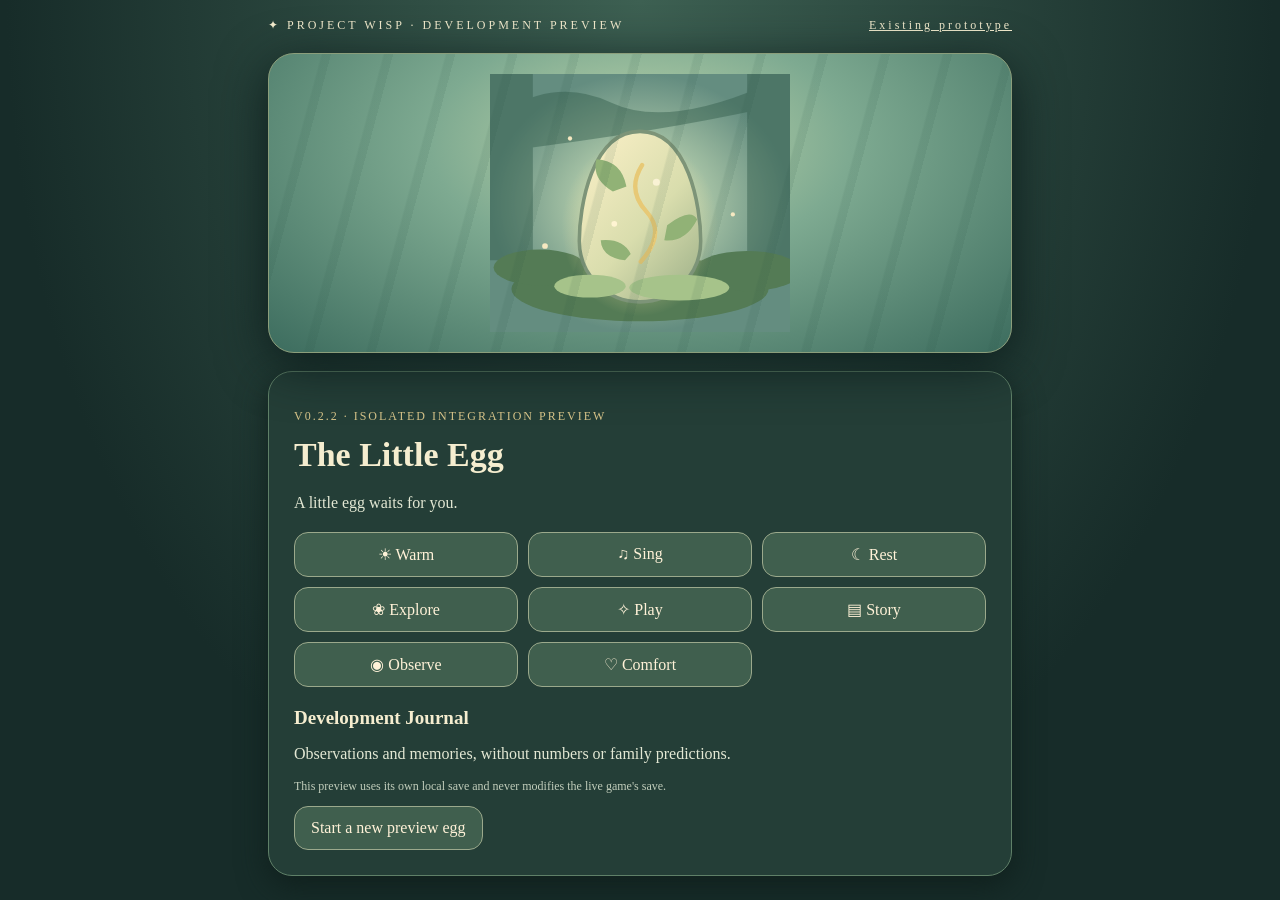
==== preview/index.html @ 353dca4a "Add isolated playable egg sanctuary and narrative journal preview" ====
<!doctype html><html lang="en"><head><meta charset="utf-8"><meta name="viewport" content="width=device-width,initial-scale=1"><title>Project Wisp — Egg Sanctuary Preview</title><link rel="stylesheet" href="../style.css"><style>.preview{max-width:780px;margin:auto;padding:18px}.journal{margin-top:20px}.journal details{border:1px solid #668773;border-radius:12px;padding:12px;margin:8px 0}.journal article{background:#1d3933;padding:10px;margin:8px 0;border-radius:10px}.journal article p{margin:5px 0;color:#e3e8d4}.actions{margin:16px 0}.hint{color:#e3e8d4}.egg-stage{color:#e9cb78}.scene img{width:min(80%,300px);max-height:280px}.scene{min-height:300px}button:disabled{opacity:.5;cursor:not-allowed}</style></head><body><main class="preview"><header><span>✦ PROJECT WISP · DEVELOPMENT PREVIEW</span><a href="../index.html" style="color:#f5edcf">Existing prototype</a></header><section class="scene" aria-label="Egg sanctuary"><img id="art" src="../assets/living-egg.svg" alt="An illustrated magical egg"></section><section class="panel"><p class="eyebrow">v0.2.2 · Isolated integration preview</p><h1 id="title">The Little Egg</h1><p id="stage" class="egg-stage"></p><p id="story" aria-live="polite">A little egg waits for you.</p><div id="actions" class="actions"><button data-care="warm">☀ Warm</button><button data-care="sing">♫ Sing</button><button data-care="rest">☾ Rest</button><button data-care="explore">❀ Explore</button><button data-care="play">✧ Play</button><button data-care="story">▤ Story</button><button data-care="observe">◉ Observe</button><button data-care="comfort">♡ Comfort</button></div><button id="hatch" hidden>Welcome your companion</button><section class="journal" aria-label="Development Journal"><h2>Development Journal</h2><p class="hint">Observations and memories, without numbers or family predictions.</p><div id="journal"></div></section><p class="note">This preview uses its own local save and never modifies the live game's save.</p><button id="reset">Start a new preview egg</button></section></main><script type="module" src="./sanctuary.mjs"></script></body></html>
---- style.css ----
:root{font-family:Georgia,serif;color:#f5edcf;background:#172c29}*{box-sizing:border-box}body{margin:0;background:radial-gradient(ellipse at top,#3d6052,#172c29 70%)}button,input{font:inherit}button{cursor:pointer;border:1px solid #9ba98c;border-radius:14px;background:#405f4e;color:#fff2d8;padding:12px 16px}button:hover{background:#59765e}button:focus-visible,input:focus-visible{outline:3px solid #e9cb78;outline-offset:2px}.app{max-width:780px;margin:auto;padding:16px}header{display:flex;align-items:center;justify-content:space-between;letter-spacing:3px;font-size:12px}header button{font-size:12px;padding:8px 12px}.scene{margin-top:20px;min-height:280px;border:1px solid #8b9e7b;border-radius:26px;background:linear-gradient(#72948b 0%,#a2b7a0 65%,#45654c 66%,#314b37);display:flex;align-items:center;justify-content:center;flex-direction:column;overflow:hidden;box-shadow:0 12px 50px #0c1c1b}.stars{color:#fff5d5;font-size:30px;letter-spacing:28px}.egg{font-size:110px;filter:drop-shadow(0 15px 10px #20362b);animation:breathe 3s ease-in-out infinite}.egg.hatched{font-size:105px}.ground{font-size:26px;letter-spacing:15px}.panel{margin-top:18px;padding:25px;background:#243e37;border:1px solid #5f8068;border-radius:24px;box-shadow:0 10px 30px #10201d}.eyebrow{color:#d8c58a;text-transform:uppercase;letter-spacing:2px;font-size:12px}h1{font-size:34px;margin:8px 0}#story{line-height:1.6;color:#e3e8d4}.stats{display:grid;grid-template-columns:1fr 1fr;gap:18px;margin:20px 0}.stats label{display:block;font-size:14px}.stats span{float:right}progress{display:block;width:100%;height:15px;margin-top:8px;accent-color:#e9c67b}.actions{display:flex;gap:10px;flex-wrap:wrap}.actions button{flex:1}.chat{margin-top:25px;border-top:1px solid #597568;padding-top:12px}h2{font-size:19px}.messages{min-height:90px;max-height:240px;overflow:auto}.bubble{background:#38584c;border-radius:14px;padding:10px 13px;margin:8px 0;line-height:1.5}.bubble.you{background:#5a6045}.bubble strong{display:block;font-size:12px;color:#e9cb78;margin-bottom:3px}form{display:flex;gap:8px;margin-top:12px}input{min-width:0;flex:1;padding:12px;border-radius:12px;background:#e9eddf;color:#1e3229;border:0}.note,footer{font-size:12px;color:#c1cdbb}footer{text-align:center;padding:20px}@keyframes breathe{50%{transform:translateY(-10px) rotate(3deg)}}@media(max-width:450px){.panel{padding:16px}.scene{min-height:230px}.stats{gap:10px}.actions button{padding:10px 5px;font-size:14px}}
/* Living Egg v0.2 */
.scene{position:relative;background:radial-gradient(ellipse at 50% 30%,#c0d7ac 0%,#7eaa91 40%,#3c6c5e 100%);min-height:340px}
.scene:before{content:"";position:absolute;inset:0;background:repeating-linear-gradient(105deg,transparent 0 50px,#214b3d17 52px 60px);pointer-events:none}
.egg{position:relative;z-index:2;font-size:inherit;width:min(90%,420px);max-height:290px;display:flex;justify-content:center;align-items:center;transition:transform .5s,filter .5s}
.egg img{width:100%;max-height:290px;object-fit:contain;filter:drop-shadow(0 12px 12px #20382d55)}
.egg.hatched{font-size:100px;min-height:260px}
.egg.wiggle{animation:wiggle .65s ease-in-out 2}
.egg.cracking{animation:crack .35s ease-in-out 5}
#hatch-flash{position:absolute;inset:0;z-index:3;pointer-events:none;opacity:0;background:radial-gradient(circle,#fff9c7 0%,#f4df94 25%,transparent 72%)}
#hatch-flash.active{animation:flash 1.8s ease-in-out forwards}
.ground{position:absolute;bottom:12px;z-index:2}
.milestones{display:flex;justify-content:space-between;gap:6px;margin:15px 0 20px;color:#d8c58a;font-size:12px}
.milestones span{border-top:3px solid #8da387;padding-top:8px;flex:1;text-align:center}
.milestones span.active{border-color:#f4cf7e;color:#fff5d8}
@keyframes wiggle{25%{transform:rotate(-4deg)}75%{transform:rotate(4deg)}}
@keyframes crack{25%{transform:translateX(-5px) rotate(-3deg)}75%{transform:translateX(5px) rotate(3deg)}}
@keyframes flash{0%,100%{opacity:0}45%{opacity:1}}
@media(prefers-reduced-motion:reduce){.egg,.egg.wiggle,.egg.cracking,#hatch-flash.active{animation:none!important}}

/* Formative egg personality panel */
.traits-panel{margin:20px 0;padding:16px;border:1px solid #668773;border-radius:18px;background:#1d3933}
.traits-panel h2{margin:0 0 14px}.trait-list{display:grid;grid-template-columns:repeat(2,minmax(0,1fr));gap:12px}.trait{display:flex;flex-direction:column;gap:6px;font-size:13px;text-transform:capitalize}.trait progress{margin:0;height:12px;accent-color:#d8c58a}.actions{display:grid;grid-template-columns:repeat(3,minmax(0,1fr))}.actions button{min-width:0}@media(max-width:450px){.actions{grid-template-columns:repeat(2,minmax(0,1fr))}.trait-list{gap:9px}}

/* Post-hatch living world preview — stays hidden until hatching completes */
.living-world{position:absolute;inset:0;overflow:hidden;border-radius:24px;background:linear-gradient(#92c8b3 0%,#c7dfae 57%,#7aa36a 58%,#406d50 100%);z-index:1}.living-world[hidden],.world-status[hidden]{display:none!important}.scene.world-active{background:#689f81}.scene.world-active .stars,.scene.world-active .ground{display:none}.scene.world-active #creature{display:none}.world-sun{position:absolute;top:20px;right:45px;font-size:50px;color:#ffe6a0}.world-cottage{position:absolute;left:10%;top:22%;font-size:130px;line-height:1;color:#775d46;text-shadow:4px 4px #e5cc91}.world-tree{position:absolute;color:#275b43;font-size:180px;line-height:1;text-shadow:12px 5px #497f52}.tree-left{left:-40px;top:0}.tree-right{right:-45px;top:18px}.world-pond{position:absolute;bottom:22px;right:7%;width:32%;height:43px;border-radius:50%;background:#6ab2ac;border:5px solid #a6c49c}.living-world #world-pet{position:absolute;left:45%;bottom:42px;width:96px;height:96px;object-fit:contain;transform:translateX(-50%);transition:left 2.2s ease,bottom 2.2s ease;filter:drop-shadow(0 8px 6px #23493477);z-index:2}.world-status{padding:10px 14px;border-radius:12px;background:#365b4d;color:#e7f2d7;font-size:14px}.scene.world-active #hatch-flash{z-index:4}@media(prefers-reduced-motion:reduce){.living-world #world-pet{transition:none}}
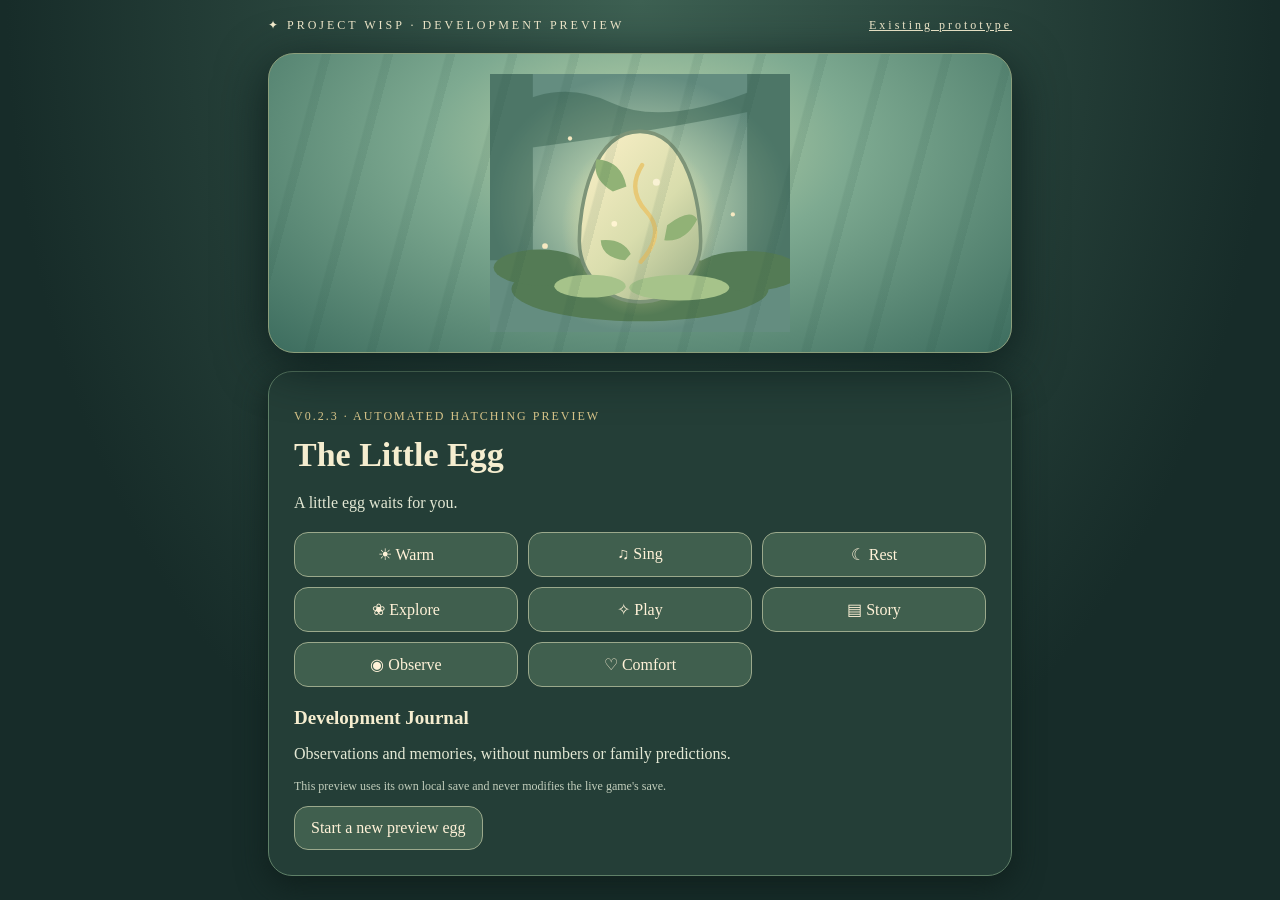
==== commit 2aacc0e6: "Improve responsive egg preview with staged visuals and automatic resumable hatching" ====
--- a/preview/index.html
+++ b/preview/index.html
@@ -1 +1 @@
-<!doctype html><html lang="en"><head><meta charset="utf-8"><meta name="viewport" content="width=device-width,initial-scale=1"><title>Project Wisp — Egg Sanctuary Preview</title><link rel="stylesheet" href="../style.css"><style>.preview{max-width:780px;margin:auto;padding:18px}.journal{margin-top:20px}.journal details{border:1px solid #668773;border-radius:12px;padding:12px;margin:8px 0}.journal article{background:#1d3933;padding:10px;margin:8px 0;border-radius:10px}.journal article p{margin:5px 0;color:#e3e8d4}.actions{margin:16px 0}.hint{color:#e3e8d4}.egg-stage{color:#e9cb78}.scene img{width:min(80%,300px);max-height:280px}.scene{min-height:300px}button:disabled{opacity:.5;cursor:not-allowed}</style></head><body><main class="preview"><header><span>✦ PROJECT WISP · DEVELOPMENT PREVIEW</span><a href="../index.html" style="color:#f5edcf">Existing prototype</a></header><section class="scene" aria-label="Egg sanctuary"><img id="art" src="../assets/living-egg.svg" alt="An illustrated magical egg"></section><section class="panel"><p class="eyebrow">v0.2.2 · Isolated integration preview</p><h1 id="title">The Little Egg</h1><p id="stage" class="egg-stage"></p><p id="story" aria-live="polite">A little egg waits for you.</p><div id="actions" class="actions"><button data-care="warm">☀ Warm</button><button data-care="sing">♫ Sing</button><button data-care="rest">☾ Rest</button><button data-care="explore">❀ Explore</button><button data-care="play">✧ Play</button><button data-care="story">▤ Story</button><button data-care="observe">◉ Observe</button><button data-care="comfort">♡ Comfort</button></div><button id="hatch" hidden>Welcome your companion</button><section class="journal" aria-label="Development Journal"><h2>Development Journal</h2><p class="hint">Observations and memories, without numbers or family predictions.</p><div id="journal"></div></section><p class="note">This preview uses its own local save and never modifies the live game's save.</p><button id="reset">Start a new preview egg</button></section></main><script type="module" src="./sanctuary.mjs"></script></body></html>+<!doctype html><html lang="en"><head><meta charset="utf-8"><meta name="viewport" content="width=device-width,initial-scale=1"><title>Project Wisp — Egg Sanctuary Preview</title><link rel="stylesheet" href="../style.css"><style>.preview{max-width:780px;margin:auto;padding:18px}.journal{margin-top:20px}.journal details{border:1px solid #668773;border-radius:12px;padding:12px;margin:8px 0}.journal article{background:#1d3933;padding:10px;margin:8px 0;border-radius:10px}.journal article p{margin:5px 0;color:#e3e8d4}.actions{margin:16px 0}.hint{color:#e3e8d4}.egg-stage{color:#e9cb78}.scene img{width:min(80%,300px);max-height:280px}.scene{min-height:300px}button:disabled{opacity:.5;cursor:not-allowed}.scene[data-stage="awakening"]{background:radial-gradient(circle at 50% 45%,#b5d4ad,#3c6c5e)}.scene[data-stage="forming"]{background:radial-gradient(circle at 50% 45%,#d3d9a0,#467263)}.scene[data-stage="emergence"]{background:radial-gradient(circle at 50% 45%,#f2d99a,#4b7569)}.scene[data-stage="hatched"]{background:radial-gradient(circle at 50% 45%,#c8e5b7,#416c58)}.scene img{transition:filter .6s,transform .6s}.scene[data-stage="awakening"] img{filter:drop-shadow(0 0 12px #fff0b0)}.scene[data-stage="forming"] img{filter:drop-shadow(0 0 24px #e6e9a0)}.scene[data-stage="emergence"] img{filter:drop-shadow(0 0 32px #fff0a0);animation:egg-pulse 2.5s infinite}.scene[data-stage="hatching"] img{animation:egg-pulse .45s infinite}.scene[data-stage="hatched"] img{filter:drop-shadow(0 0 18px #d5efb4)}@keyframes egg-pulse{50%{transform:scale(1.055) rotate(2deg)}}.family-symbol{font-size:clamp(90px,22vw,160px);line-height:1.3}.family-symbol[hidden]{display:none}.scene[data-family="glimlet"] .family-symbol{color:#ffe69d;text-shadow:0 0 35px #ffda79}.scene[data-family="mistril"] .family-symbol{color:#d7e5ff;text-shadow:0 0 35px #a7c4ed}.scene[data-family="pebblin"] .family-symbol{color:#c6c2aa;text-shadow:0 0 25px #d7ceaa}@media(max-width:480px){.preview{padding:10px}.panel{padding:16px}.actions{grid-template-columns:repeat(2,minmax(0,1fr))}.actions button{min-width:0}.scene{min-height:240px}}@media(prefers-reduced-motion:reduce){.scene img{animation:none!important;transition:none!important}}</style></head><body><main class="preview"><header><span>✦ PROJECT WISP · DEVELOPMENT PREVIEW</span><a href="../index.html" style="color:#f5edcf">Existing prototype</a></header><section class="scene" aria-label="Egg sanctuary"><img id="art" src="../assets/living-egg.svg" alt="An illustrated magical egg"><span id="family-symbol" class="family-symbol" hidden aria-hidden="true"></span></section><section class="panel"><p class="eyebrow">v0.2.3 · Automated hatching preview</p><h1 id="title">The Little Egg</h1><p id="stage" class="egg-stage"></p><p id="story" aria-live="polite">A little egg waits for you.</p><div id="actions" class="actions"><button data-care="warm">☀ Warm</button><button data-care="sing">♫ Sing</button><button data-care="rest">☾ Rest</button><button data-care="explore">❀ Explore</button><button data-care="play">✧ Play</button><button data-care="story">▤ Story</button><button data-care="observe">◉ Observe</button><button data-care="comfort">♡ Comfort</button></div><p id="hatch-notice" class="hint" role="status" aria-live="polite" hidden></p><button id="skip-hatch" hidden>Skip hatching animation</button><section class="journal" aria-label="Development Journal"><h2>Development Journal</h2><p class="hint">Observations and memories, without numbers or family predictions.</p><div id="journal"></div></section><p class="note">This preview uses its own local save and never modifies the live game's save.</p><button id="reset">Start a new preview egg</button></section></main><script type="module" src="./sanctuary.mjs"></script></body></html>
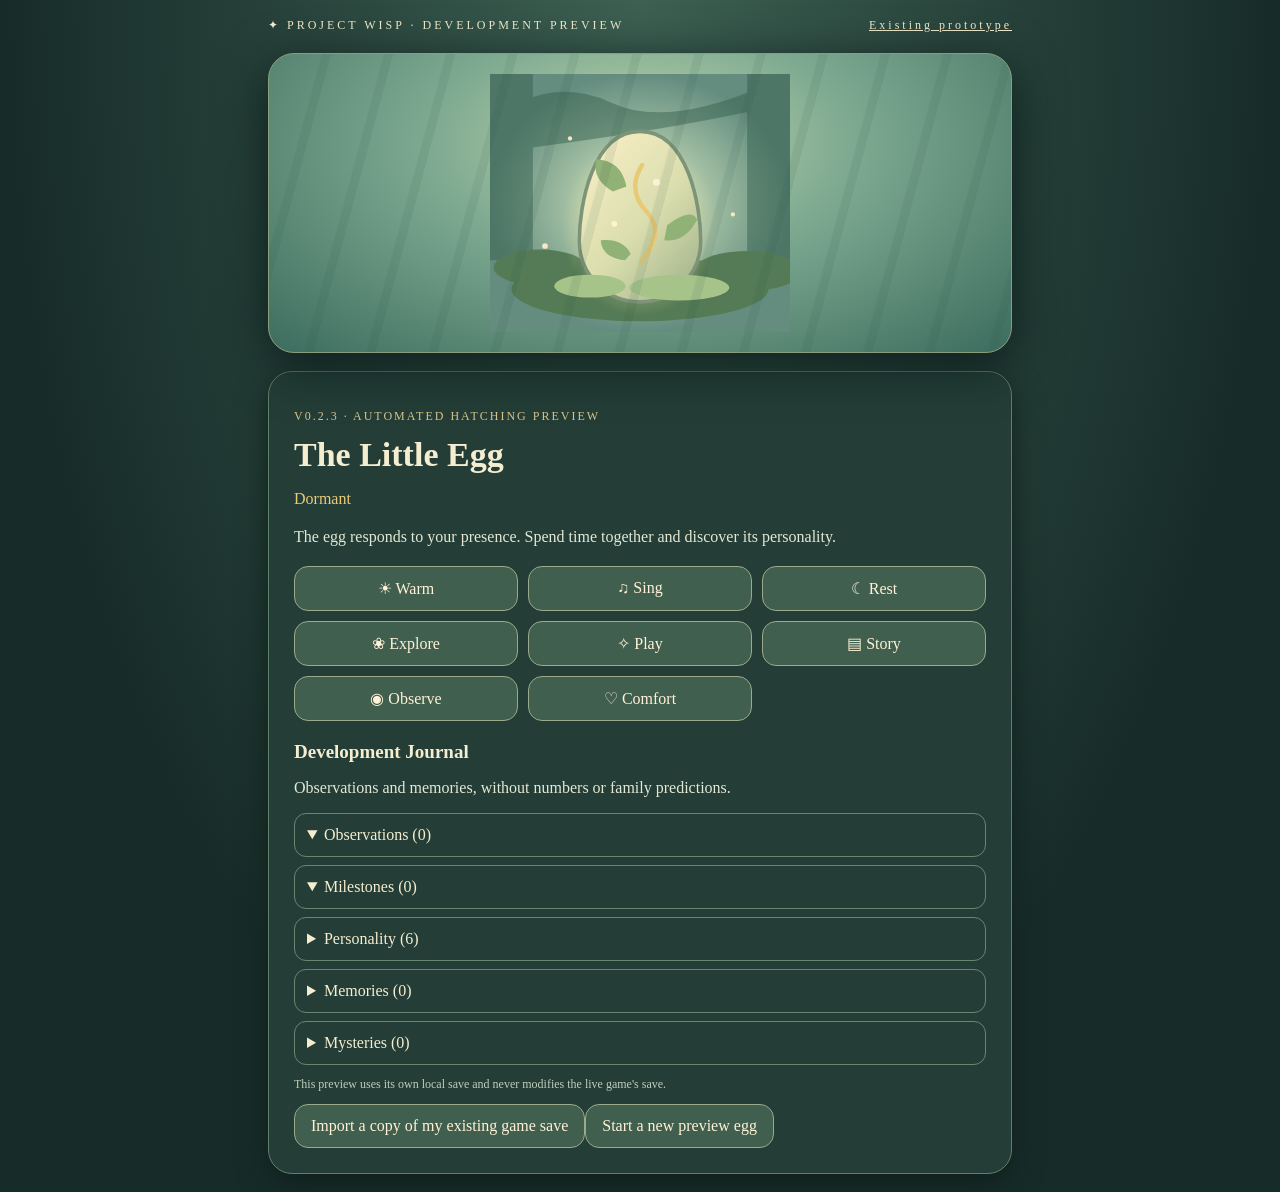
==== commit b7545ad1: "Add opt-in non-destructive legacy save import to egg preview" ====
--- a/preview/index.html
+++ b/preview/index.html
@@ -1 +1 @@
-<!doctype html><html lang="en"><head><meta charset="utf-8"><meta name="viewport" content="width=device-width,initial-scale=1"><title>Project Wisp — Egg Sanctuary Preview</title><link rel="stylesheet" href="../style.css"><style>.preview{max-width:780px;margin:auto;padding:18px}.journal{margin-top:20px}.journal details{border:1px solid #668773;border-radius:12px;padding:12px;margin:8px 0}.journal article{background:#1d3933;padding:10px;margin:8px 0;border-radius:10px}.journal article p{margin:5px 0;color:#e3e8d4}.actions{margin:16px 0}.hint{color:#e3e8d4}.egg-stage{color:#e9cb78}.scene img{width:min(80%,300px);max-height:280px}.scene{min-height:300px}button:disabled{opacity:.5;cursor:not-allowed}.scene[data-stage="awakening"]{background:radial-gradient(circle at 50% 45%,#b5d4ad,#3c6c5e)}.scene[data-stage="forming"]{background:radial-gradient(circle at 50% 45%,#d3d9a0,#467263)}.scene[data-stage="emergence"]{background:radial-gradient(circle at 50% 45%,#f2d99a,#4b7569)}.scene[data-stage="hatched"]{background:radial-gradient(circle at 50% 45%,#c8e5b7,#416c58)}.scene img{transition:filter .6s,transform .6s}.scene[data-stage="awakening"] img{filter:drop-shadow(0 0 12px #fff0b0)}.scene[data-stage="forming"] img{filter:drop-shadow(0 0 24px #e6e9a0)}.scene[data-stage="emergence"] img{filter:drop-shadow(0 0 32px #fff0a0);animation:egg-pulse 2.5s infinite}.scene[data-stage="hatching"] img{animation:egg-pulse .45s infinite}.scene[data-stage="hatched"] img{filter:drop-shadow(0 0 18px #d5efb4)}@keyframes egg-pulse{50%{transform:scale(1.055) rotate(2deg)}}.family-symbol{font-size:clamp(90px,22vw,160px);line-height:1.3}.family-symbol[hidden]{display:none}.scene[data-family="glimlet"] .family-symbol{color:#ffe69d;text-shadow:0 0 35px #ffda79}.scene[data-family="mistril"] .family-symbol{color:#d7e5ff;text-shadow:0 0 35px #a7c4ed}.scene[data-family="pebblin"] .family-symbol{color:#c6c2aa;text-shadow:0 0 25px #d7ceaa}@media(max-width:480px){.preview{padding:10px}.panel{padding:16px}.actions{grid-template-columns:repeat(2,minmax(0,1fr))}.actions button{min-width:0}.scene{min-height:240px}}@media(prefers-reduced-motion:reduce){.scene img{animation:none!important;transition:none!important}}</style></head><body><main class="preview"><header><span>✦ PROJECT WISP · DEVELOPMENT PREVIEW</span><a href="../index.html" style="color:#f5edcf">Existing prototype</a></header><section class="scene" aria-label="Egg sanctuary"><img id="art" src="../assets/living-egg.svg" alt="An illustrated magical egg"><span id="family-symbol" class="family-symbol" hidden aria-hidden="true"></span></section><section class="panel"><p class="eyebrow">v0.2.3 · Automated hatching preview</p><h1 id="title">The Little Egg</h1><p id="stage" class="egg-stage"></p><p id="story" aria-live="polite">A little egg waits for you.</p><div id="actions" class="actions"><button data-care="warm">☀ Warm</button><button data-care="sing">♫ Sing</button><button data-care="rest">☾ Rest</button><button data-care="explore">❀ Explore</button><button data-care="play">✧ Play</button><button data-care="story">▤ Story</button><button data-care="observe">◉ Observe</button><button data-care="comfort">♡ Comfort</button></div><p id="hatch-notice" class="hint" role="status" aria-live="polite" hidden></p><button id="skip-hatch" hidden>Skip hatching animation</button><section class="journal" aria-label="Development Journal"><h2>Development Journal</h2><p class="hint">Observations and memories, without numbers or family predictions.</p><div id="journal"></div></section><p class="note">This preview uses its own local save and never modifies the live game's save.</p><button id="reset">Start a new preview egg</button></section></main><script type="module" src="./sanctuary.mjs"></script></body></html>+<!doctype html><html lang="en"><head><meta charset="utf-8"><meta name="viewport" content="width=device-width,initial-scale=1"><title>Project Wisp — Egg Sanctuary Preview</title><link rel="stylesheet" href="../style.css"><style>.preview{max-width:780px;margin:auto;padding:18px}.journal{margin-top:20px}.journal details{border:1px solid #668773;border-radius:12px;padding:12px;margin:8px 0}.journal article{background:#1d3933;padding:10px;margin:8px 0;border-radius:10px}.journal article p{margin:5px 0;color:#e3e8d4}.actions{margin:16px 0}.hint{color:#e3e8d4}.egg-stage{color:#e9cb78}.scene img{width:min(80%,300px);max-height:280px}.scene{min-height:300px}button:disabled{opacity:.5;cursor:not-allowed}.scene[data-stage="awakening"]{background:radial-gradient(circle at 50% 45%,#b5d4ad,#3c6c5e)}.scene[data-stage="forming"]{background:radial-gradient(circle at 50% 45%,#d3d9a0,#467263)}.scene[data-stage="emergence"]{background:radial-gradient(circle at 50% 45%,#f2d99a,#4b7569)}.scene[data-stage="hatched"]{background:radial-gradient(circle at 50% 45%,#c8e5b7,#416c58)}.scene img{transition:filter .6s,transform .6s}.scene[data-stage="awakening"] img{filter:drop-shadow(0 0 12px #fff0b0)}.scene[data-stage="forming"] img{filter:drop-shadow(0 0 24px #e6e9a0)}.scene[data-stage="emergence"] img{filter:drop-shadow(0 0 32px #fff0a0);animation:egg-pulse 2.5s infinite}.scene[data-stage="hatching"] img{animation:egg-pulse .45s infinite}.scene[data-stage="hatched"] img{filter:drop-shadow(0 0 18px #d5efb4)}@keyframes egg-pulse{50%{transform:scale(1.055) rotate(2deg)}}.family-symbol{font-size:clamp(90px,22vw,160px);line-height:1.3}.family-symbol[hidden]{display:none}.scene[data-family="glimlet"] .family-symbol{color:#ffe69d;text-shadow:0 0 35px #ffda79}.scene[data-family="mistril"] .family-symbol{color:#d7e5ff;text-shadow:0 0 35px #a7c4ed}.scene[data-family="pebblin"] .family-symbol{color:#c6c2aa;text-shadow:0 0 25px #d7ceaa}@media(max-width:480px){.preview{padding:10px}.panel{padding:16px}.actions{grid-template-columns:repeat(2,minmax(0,1fr))}.actions button{min-width:0}.scene{min-height:240px}}@media(prefers-reduced-motion:reduce){.scene img{animation:none!important;transition:none!important}}</style></head><body><main class="preview"><header><span>✦ PROJECT WISP · DEVELOPMENT PREVIEW</span><a href="../index.html" style="color:#f5edcf">Existing prototype</a></header><section class="scene" aria-label="Egg sanctuary"><img id="art" src="../assets/living-egg.svg" alt="An illustrated magical egg"><span id="family-symbol" class="family-symbol" hidden aria-hidden="true"></span></section><section class="panel"><p class="eyebrow">v0.2.3 · Automated hatching preview</p><h1 id="title">The Little Egg</h1><p id="stage" class="egg-stage"></p><p id="story" aria-live="polite">A little egg waits for you.</p><div id="actions" class="actions"><button data-care="warm">☀ Warm</button><button data-care="sing">♫ Sing</button><button data-care="rest">☾ Rest</button><button data-care="explore">❀ Explore</button><button data-care="play">✧ Play</button><button data-care="story">▤ Story</button><button data-care="observe">◉ Observe</button><button data-care="comfort">♡ Comfort</button></div><p id="hatch-notice" class="hint" role="status" aria-live="polite" hidden></p><button id="skip-hatch" hidden>Skip hatching animation</button><section class="journal" aria-label="Development Journal"><h2>Development Journal</h2><p class="hint">Observations and memories, without numbers or family predictions.</p><div id="journal"></div></section><p class="note">This preview uses its own local save and never modifies the live game's save.</p><button id="import-legacy">Import a copy of my existing game save</button><button id="reset">Start a new preview egg</button></section></main><script type="module" src="./sanctuary.mjs"></script></body></html>
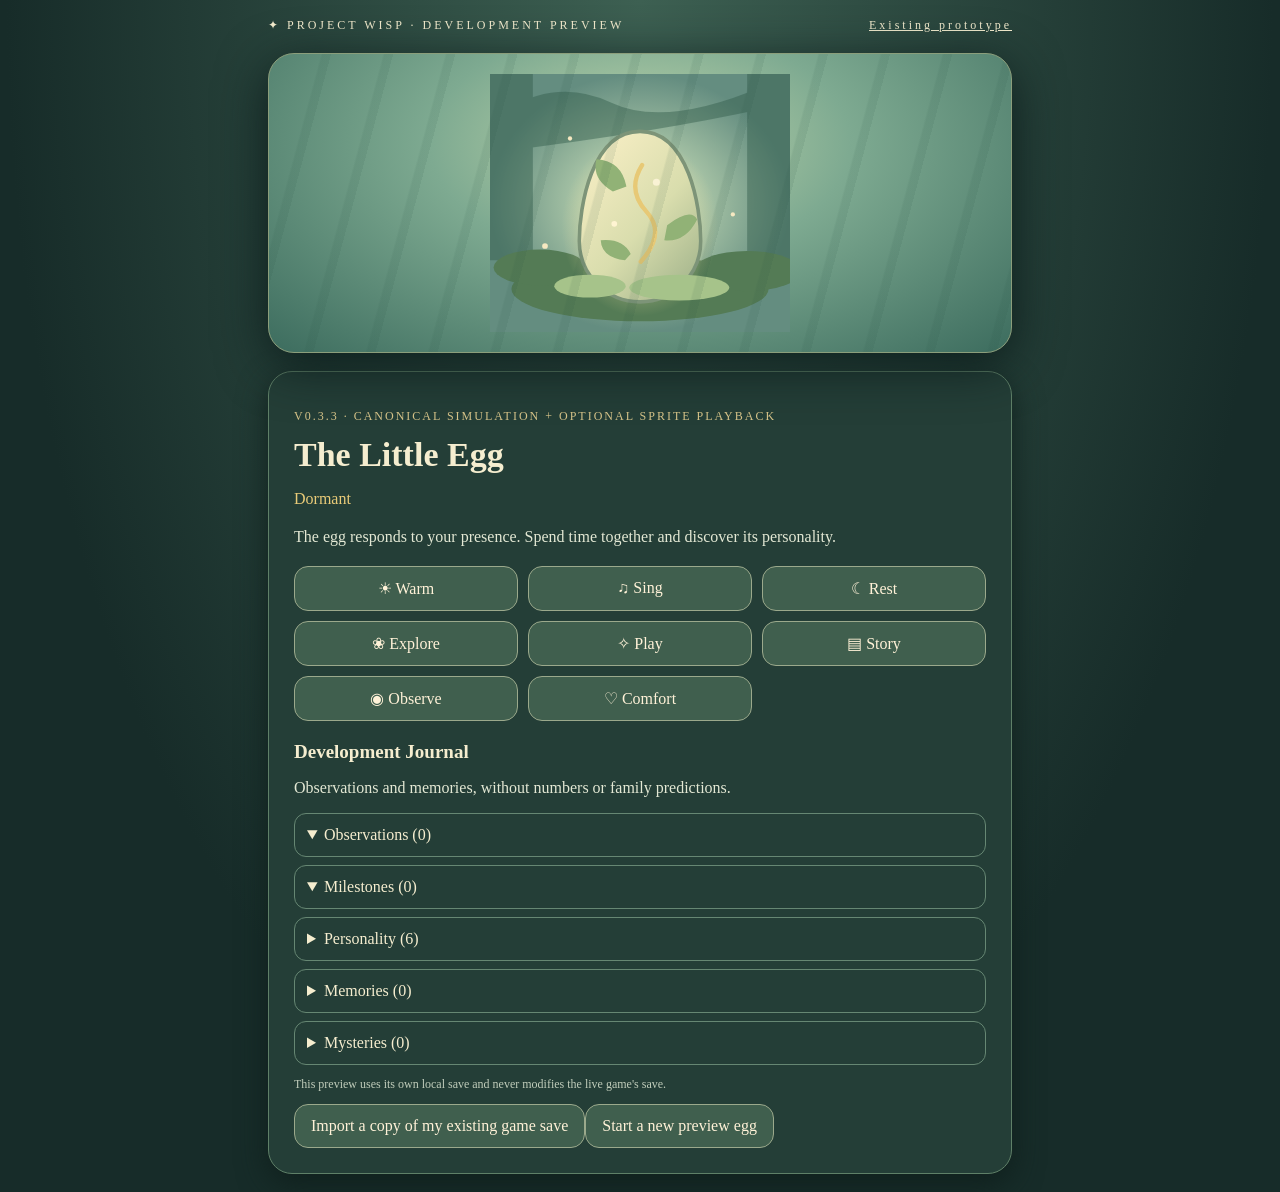
==== commit 17b191c8: "Add creature sprite layer to development-only sanctuary" ====
--- a/preview/index.html
+++ b/preview/index.html
@@ -1 +1 @@
-<!doctype html><html lang="en"><head><meta charset="utf-8"><meta name="viewport" content="width=device-width,initial-scale=1"><title>Project Wisp — Egg Sanctuary Preview</title><link rel="stylesheet" href="../style.css"><style>.preview{max-width:780px;margin:auto;padding:18px}.journal{margin-top:20px}.journal details{border:1px solid #668773;border-radius:12px;padding:12px;margin:8px 0}.journal article{background:#1d3933;padding:10px;margin:8px 0;border-radius:10px}.journal article p{margin:5px 0;color:#e3e8d4}.actions{margin:16px 0}.hint{color:#e3e8d4}.egg-stage{color:#e9cb78}.scene img{width:min(80%,300px);max-height:280px}.scene{min-height:300px}button:disabled{opacity:.5;cursor:not-allowed}.scene[data-stage="awakening"]{background:radial-gradient(circle at 50% 45%,#b5d4ad,#3c6c5e)}.scene[data-stage="forming"]{background:radial-gradient(circle at 50% 45%,#d3d9a0,#467263)}.scene[data-stage="emergence"]{background:radial-gradient(circle at 50% 45%,#f2d99a,#4b7569)}.scene[data-stage="hatched"]{background:radial-gradient(circle at 50% 45%,#c8e5b7,#416c58)}.scene img{transition:filter .6s,transform .6s}.scene[data-stage="awakening"] img{filter:drop-shadow(0 0 12px #fff0b0)}.scene[data-stage="forming"] img{filter:drop-shadow(0 0 24px #e6e9a0)}.scene[data-stage="emergence"] img{filter:drop-shadow(0 0 32px #fff0a0);animation:egg-pulse 2.5s infinite}.scene[data-stage="hatching"] img{animation:egg-pulse .45s infinite}.scene[data-stage="hatched"] img{filter:drop-shadow(0 0 18px #d5efb4)}@keyframes egg-pulse{50%{transform:scale(1.055) rotate(2deg)}}.family-symbol{font-size:clamp(90px,22vw,160px);line-height:1.3}.family-symbol[hidden]{display:none}.scene[data-family="glimlet"] .family-symbol{color:#ffe69d;text-shadow:0 0 35px #ffda79}.scene[data-family="mistril"] .family-symbol{color:#d7e5ff;text-shadow:0 0 35px #a7c4ed}.scene[data-family="pebblin"] .family-symbol{color:#c6c2aa;text-shadow:0 0 25px #d7ceaa}@media(max-width:480px){.preview{padding:10px}.panel{padding:16px}.actions{grid-template-columns:repeat(2,minmax(0,1fr))}.actions button{min-width:0}.scene{min-height:240px}}@media(prefers-reduced-motion:reduce){.scene img{animation:none!important;transition:none!important}}</style></head><body><main class="preview"><header><span>✦ PROJECT WISP · DEVELOPMENT PREVIEW</span><a href="../index.html" style="color:#f5edcf">Existing prototype</a></header><section class="scene" aria-label="Egg sanctuary"><img id="art" src="../assets/living-egg.svg" alt="An illustrated magical egg"><span id="family-symbol" class="family-symbol" hidden aria-hidden="true"></span></section><section class="panel"><p class="eyebrow">v0.2.3 · Automated hatching preview</p><h1 id="title">The Little Egg</h1><p id="stage" class="egg-stage"></p><p id="story" aria-live="polite">A little egg waits for you.</p><div id="actions" class="actions"><button data-care="warm">☀ Warm</button><button data-care="sing">♫ Sing</button><button data-care="rest">☾ Rest</button><button data-care="explore">❀ Explore</button><button data-care="play">✧ Play</button><button data-care="story">▤ Story</button><button data-care="observe">◉ Observe</button><button data-care="comfort">♡ Comfort</button></div><p id="hatch-notice" class="hint" role="status" aria-live="polite" hidden></p><button id="skip-hatch" hidden>Skip hatching animation</button><section class="journal" aria-label="Development Journal"><h2>Development Journal</h2><p class="hint">Observations and memories, without numbers or family predictions.</p><div id="journal"></div></section><p class="note">This preview uses its own local save and never modifies the live game's save.</p><button id="import-legacy">Import a copy of my existing game save</button><button id="reset">Start a new preview egg</button></section></main><script type="module" src="./sanctuary.mjs"></script></body></html>+<!doctype html><html lang="en"><head><meta charset="utf-8"><meta name="viewport" content="width=device-width,initial-scale=1"><title>Project Wisp — Egg Sanctuary Preview</title><link rel="stylesheet" href="../style.css"><style>.preview{max-width:780px;margin:auto;padding:18px}.journal{margin-top:20px}.journal details{border:1px solid #668773;border-radius:12px;padding:12px;margin:8px 0}.journal article{background:#1d3933;padding:10px;margin:8px 0;border-radius:10px}.journal article p{margin:5px 0;color:#e3e8d4}.actions{margin:16px 0}.hint{color:#e3e8d4}.egg-stage{color:#e9cb78}.scene img{width:min(80%,300px);max-height:280px}.scene{min-height:300px}button:disabled{opacity:.5;cursor:not-allowed}.scene[data-stage="awakening"]{background:radial-gradient(circle at 50% 45%,#b5d4ad,#3c6c5e)}.scene[data-stage="forming"]{background:radial-gradient(circle at 50% 45%,#d3d9a0,#467263)}.scene[data-stage="emergence"]{background:radial-gradient(circle at 50% 45%,#f2d99a,#4b7569)}.scene[data-stage="hatched"]{background:radial-gradient(circle at 50% 45%,#c8e5b7,#416c58)}.scene img{transition:filter .6s,transform .6s}.scene[data-stage="awakening"] img{filter:drop-shadow(0 0 12px #fff0b0)}.scene[data-stage="forming"] img{filter:drop-shadow(0 0 24px #e6e9a0)}.scene[data-stage="emergence"] img{filter:drop-shadow(0 0 32px #fff0a0);animation:egg-pulse 2.5s infinite}.scene[data-stage="hatching"] img{animation:egg-pulse .45s infinite}.scene[data-stage="hatched"] img{filter:drop-shadow(0 0 18px #d5efb4)}@keyframes egg-pulse{50%{transform:scale(1.055) rotate(2deg)}}.family-symbol{font-size:clamp(90px,22vw,160px);line-height:1.3}.family-symbol[hidden]{display:none}.scene[data-family="glimlet"] .family-symbol{color:#ffe69d;text-shadow:0 0 35px #ffda79}.scene[data-family="mistril"] .family-symbol{color:#d7e5ff;text-shadow:0 0 35px #a7c4ed}.scene[data-family="pebblin"] .family-symbol{color:#c6c2aa;text-shadow:0 0 25px #d7ceaa}@media(max-width:480px){.preview{padding:10px}.panel{padding:16px}.actions{grid-template-columns:repeat(2,minmax(0,1fr))}.actions button{min-width:0}.scene{min-height:240px}}@media(prefers-reduced-motion:reduce){.scene img{animation:none!important;transition:none!important}}</style></head><body><main class="preview"><header><span>✦ PROJECT WISP · DEVELOPMENT PREVIEW</span><a href="../index.html" style="color:#f5edcf">Existing prototype</a></header><section class="scene" aria-label="Egg sanctuary"><img id="art" src="../assets/living-egg.svg" alt="An illustrated magical egg"><img id="creature-sprite" src="../assets/mossling.svg" alt="" hidden><span id="family-symbol" class="family-symbol" hidden aria-hidden="true"></span></section><section class="panel"><p class="eyebrow">v0.3.3 · Canonical simulation + optional sprite playback</p><h1 id="title">The Little Egg</h1><p id="stage" class="egg-stage"></p><p id="story" aria-live="polite">A little egg waits for you.</p><div id="actions" class="actions"><button data-care="warm">☀ Warm</button><button data-care="sing">♫ Sing</button><button data-care="rest">☾ Rest</button><button data-care="explore">❀ Explore</button><button data-care="play">✧ Play</button><button data-care="story">▤ Story</button><button data-care="observe">◉ Observe</button><button data-care="comfort">♡ Comfort</button></div><p id="hatch-notice" class="hint" role="status" aria-live="polite" hidden></p><button id="skip-hatch" hidden>Skip hatching animation</button><section class="journal" aria-label="Development Journal"><h2>Development Journal</h2><p class="hint">Observations and memories, without numbers or family predictions.</p><div id="journal"></div></section><p class="note">This preview uses its own local save and never modifies the live game's save.</p><button id="import-legacy">Import a copy of my existing game save</button><button id="reset">Start a new preview egg</button></section></main><script type="module" src="./sanctuary.mjs"></script></body></html>
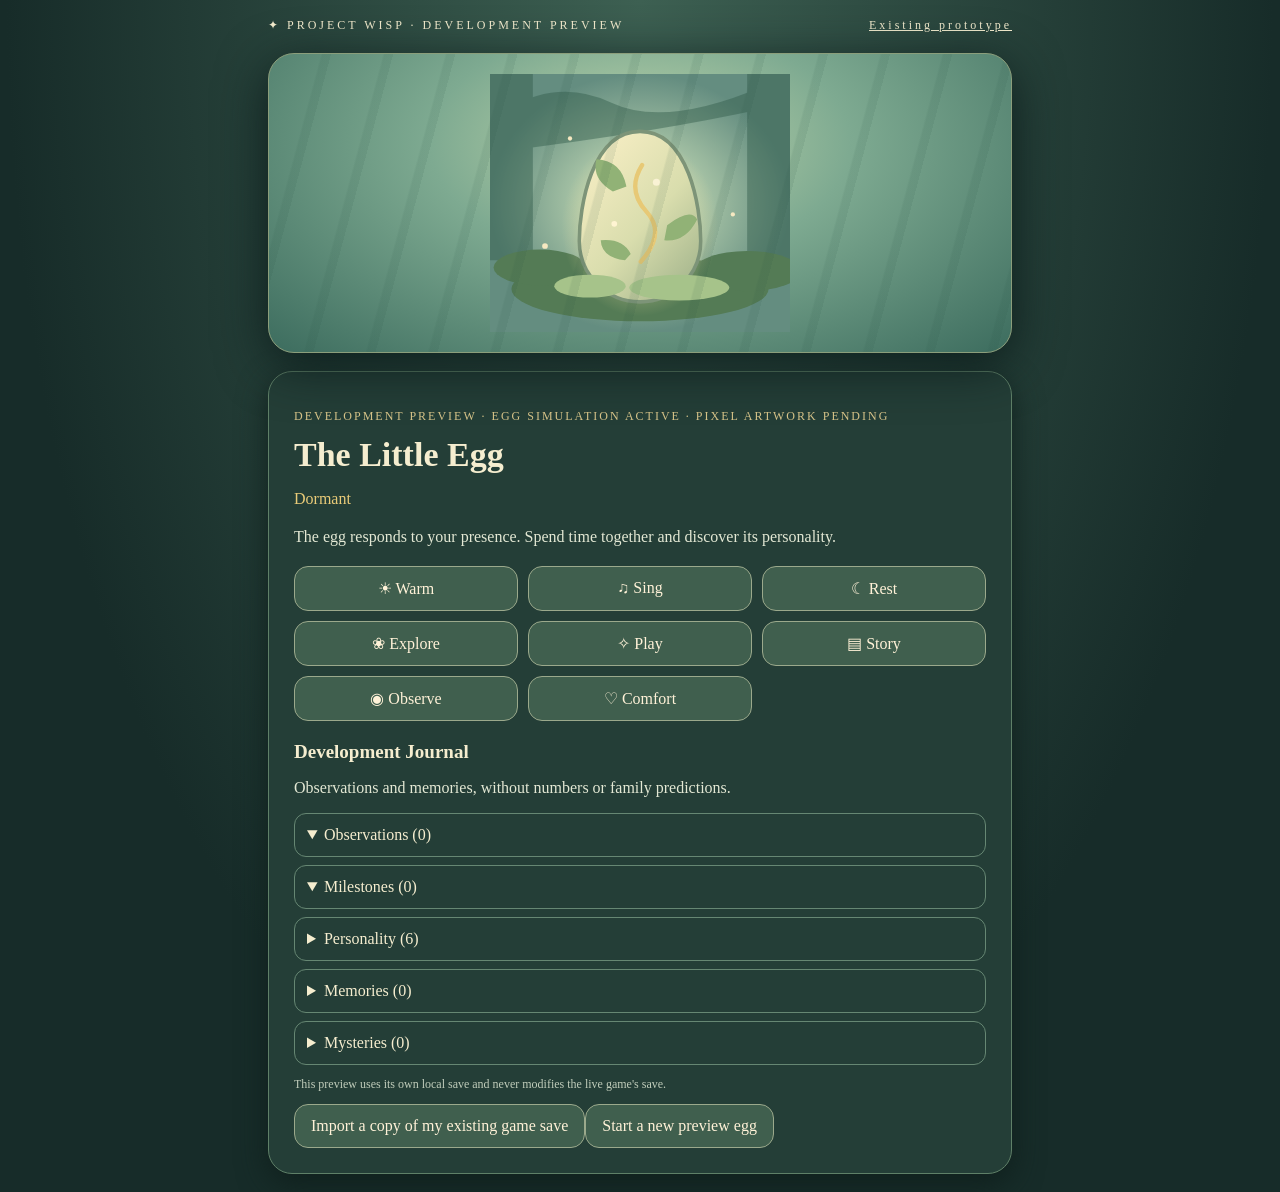
==== commit ca7dbcae: "Clarify mobile preview artwork status and improve narrow-screen header wrapping" ====
--- a/preview/index.html
+++ b/preview/index.html
@@ -1 +1 @@
-<!doctype html><html lang="en"><head><meta charset="utf-8"><meta name="viewport" content="width=device-width,initial-scale=1"><title>Project Wisp — Egg Sanctuary Preview</title><link rel="stylesheet" href="../style.css"><style>.preview{max-width:780px;margin:auto;padding:18px}.journal{margin-top:20px}.journal details{border:1px solid #668773;border-radius:12px;padding:12px;margin:8px 0}.journal article{background:#1d3933;padding:10px;margin:8px 0;border-radius:10px}.journal article p{margin:5px 0;color:#e3e8d4}.actions{margin:16px 0}.hint{color:#e3e8d4}.egg-stage{color:#e9cb78}.scene img{width:min(80%,300px);max-height:280px}.scene{min-height:300px}button:disabled{opacity:.5;cursor:not-allowed}.scene[data-stage="awakening"]{background:radial-gradient(circle at 50% 45%,#b5d4ad,#3c6c5e)}.scene[data-stage="forming"]{background:radial-gradient(circle at 50% 45%,#d3d9a0,#467263)}.scene[data-stage="emergence"]{background:radial-gradient(circle at 50% 45%,#f2d99a,#4b7569)}.scene[data-stage="hatched"]{background:radial-gradient(circle at 50% 45%,#c8e5b7,#416c58)}.scene img{transition:filter .6s,transform .6s}.scene[data-stage="awakening"] img{filter:drop-shadow(0 0 12px #fff0b0)}.scene[data-stage="forming"] img{filter:drop-shadow(0 0 24px #e6e9a0)}.scene[data-stage="emergence"] img{filter:drop-shadow(0 0 32px #fff0a0);animation:egg-pulse 2.5s infinite}.scene[data-stage="hatching"] img{animation:egg-pulse .45s infinite}.scene[data-stage="hatched"] img{filter:drop-shadow(0 0 18px #d5efb4)}@keyframes egg-pulse{50%{transform:scale(1.055) rotate(2deg)}}.family-symbol{font-size:clamp(90px,22vw,160px);line-height:1.3}.family-symbol[hidden]{display:none}.scene[data-family="glimlet"] .family-symbol{color:#ffe69d;text-shadow:0 0 35px #ffda79}.scene[data-family="mistril"] .family-symbol{color:#d7e5ff;text-shadow:0 0 35px #a7c4ed}.scene[data-family="pebblin"] .family-symbol{color:#c6c2aa;text-shadow:0 0 25px #d7ceaa}@media(max-width:480px){.preview{padding:10px}.panel{padding:16px}.actions{grid-template-columns:repeat(2,minmax(0,1fr))}.actions button{min-width:0}.scene{min-height:240px}}@media(prefers-reduced-motion:reduce){.scene img{animation:none!important;transition:none!important}}</style></head><body><main class="preview"><header><span>✦ PROJECT WISP · DEVELOPMENT PREVIEW</span><a href="../index.html" style="color:#f5edcf">Existing prototype</a></header><section class="scene" aria-label="Egg sanctuary"><img id="art" src="../assets/living-egg.svg" alt="An illustrated magical egg"><img id="creature-sprite" src="../assets/mossling.svg" alt="" hidden><span id="family-symbol" class="family-symbol" hidden aria-hidden="true"></span></section><section class="panel"><p class="eyebrow">v0.3.3 · Canonical simulation + optional sprite playback</p><h1 id="title">The Little Egg</h1><p id="stage" class="egg-stage"></p><p id="story" aria-live="polite">A little egg waits for you.</p><div id="actions" class="actions"><button data-care="warm">☀ Warm</button><button data-care="sing">♫ Sing</button><button data-care="rest">☾ Rest</button><button data-care="explore">❀ Explore</button><button data-care="play">✧ Play</button><button data-care="story">▤ Story</button><button data-care="observe">◉ Observe</button><button data-care="comfort">♡ Comfort</button></div><p id="hatch-notice" class="hint" role="status" aria-live="polite" hidden></p><button id="skip-hatch" hidden>Skip hatching animation</button><section class="journal" aria-label="Development Journal"><h2>Development Journal</h2><p class="hint">Observations and memories, without numbers or family predictions.</p><div id="journal"></div></section><p class="note">This preview uses its own local save and never modifies the live game's save.</p><button id="import-legacy">Import a copy of my existing game save</button><button id="reset">Start a new preview egg</button></section></main><script type="module" src="./sanctuary.mjs"></script></body></html>+<!doctype html><html lang="en"><head><meta charset="utf-8"><meta name="viewport" content="width=device-width,initial-scale=1"><title>Project Wisp — Egg Sanctuary Preview</title><link rel="stylesheet" href="../style.css"><style>.preview{max-width:780px;margin:auto;padding:18px}.journal{margin-top:20px}.journal details{border:1px solid #668773;border-radius:12px;padding:12px;margin:8px 0}.journal article{background:#1d3933;padding:10px;margin:8px 0;border-radius:10px}.journal article p{margin:5px 0;color:#e3e8d4}.actions{margin:16px 0}.hint{color:#e3e8d4}.egg-stage{color:#e9cb78}.scene img{width:min(80%,300px);max-height:280px}.scene{min-height:300px}button:disabled{opacity:.5;cursor:not-allowed}.scene[data-stage="awakening"]{background:radial-gradient(circle at 50% 45%,#b5d4ad,#3c6c5e)}.scene[data-stage="forming"]{background:radial-gradient(circle at 50% 45%,#d3d9a0,#467263)}.scene[data-stage="emergence"]{background:radial-gradient(circle at 50% 45%,#f2d99a,#4b7569)}.scene[data-stage="hatched"]{background:radial-gradient(circle at 50% 45%,#c8e5b7,#416c58)}.scene img{transition:filter .6s,transform .6s}.scene[data-stage="awakening"] img{filter:drop-shadow(0 0 12px #fff0b0)}.scene[data-stage="forming"] img{filter:drop-shadow(0 0 24px #e6e9a0)}.scene[data-stage="emergence"] img{filter:drop-shadow(0 0 32px #fff0a0);animation:egg-pulse 2.5s infinite}.scene[data-stage="hatching"] img{animation:egg-pulse .45s infinite}.scene[data-stage="hatched"] img{filter:drop-shadow(0 0 18px #d5efb4)}@keyframes egg-pulse{50%{transform:scale(1.055) rotate(2deg)}}.family-symbol{font-size:clamp(90px,22vw,160px);line-height:1.3}.family-symbol[hidden]{display:none}.scene[data-family="glimlet"] .family-symbol{color:#ffe69d;text-shadow:0 0 35px #ffda79}.scene[data-family="mistril"] .family-symbol{color:#d7e5ff;text-shadow:0 0 35px #a7c4ed}.scene[data-family="pebblin"] .family-symbol{color:#c6c2aa;text-shadow:0 0 25px #d7ceaa}@media(max-width:480px){.preview{padding:10px}header{gap:10px;flex-wrap:wrap;overflow-wrap:anywhere}header a{font-size:14px}.panel{padding:16px}.actions{grid-template-columns:repeat(2,minmax(0,1fr))}.actions button{min-width:0}.scene{min-height:240px}}@media(prefers-reduced-motion:reduce){.scene img{animation:none!important;transition:none!important}}</style></head><body><main class="preview"><header><span>✦ PROJECT WISP · DEVELOPMENT PREVIEW</span><a href="../index.html" style="color:#f5edcf">Existing prototype</a></header><section class="scene" aria-label="Egg sanctuary"><img id="art" src="../assets/living-egg.svg" alt="An illustrated magical egg"><img id="creature-sprite" src="../assets/mossling.svg" alt="" hidden><span id="family-symbol" class="family-symbol" hidden aria-hidden="true"></span></section><section class="panel"><p class="eyebrow">Development preview · Egg simulation active · Pixel artwork pending</p><h1 id="title">The Little Egg</h1><p id="stage" class="egg-stage"></p><p id="story" aria-live="polite">A little egg waits for you.</p><div id="actions" class="actions"><button data-care="warm">☀ Warm</button><button data-care="sing">♫ Sing</button><button data-care="rest">☾ Rest</button><button data-care="explore">❀ Explore</button><button data-care="play">✧ Play</button><button data-care="story">▤ Story</button><button data-care="observe">◉ Observe</button><button data-care="comfort">♡ Comfort</button></div><p id="hatch-notice" class="hint" role="status" aria-live="polite" hidden></p><button id="skip-hatch" hidden>Skip hatching animation</button><section class="journal" aria-label="Development Journal"><h2>Development Journal</h2><p class="hint">Observations and memories, without numbers or family predictions.</p><div id="journal"></div></section><p class="note">This preview uses its own local save and never modifies the live game's save.</p><button id="import-legacy">Import a copy of my existing game save</button><button id="reset">Start a new preview egg</button></section></main><script type="module" src="./sanctuary.mjs"></script></body></html>
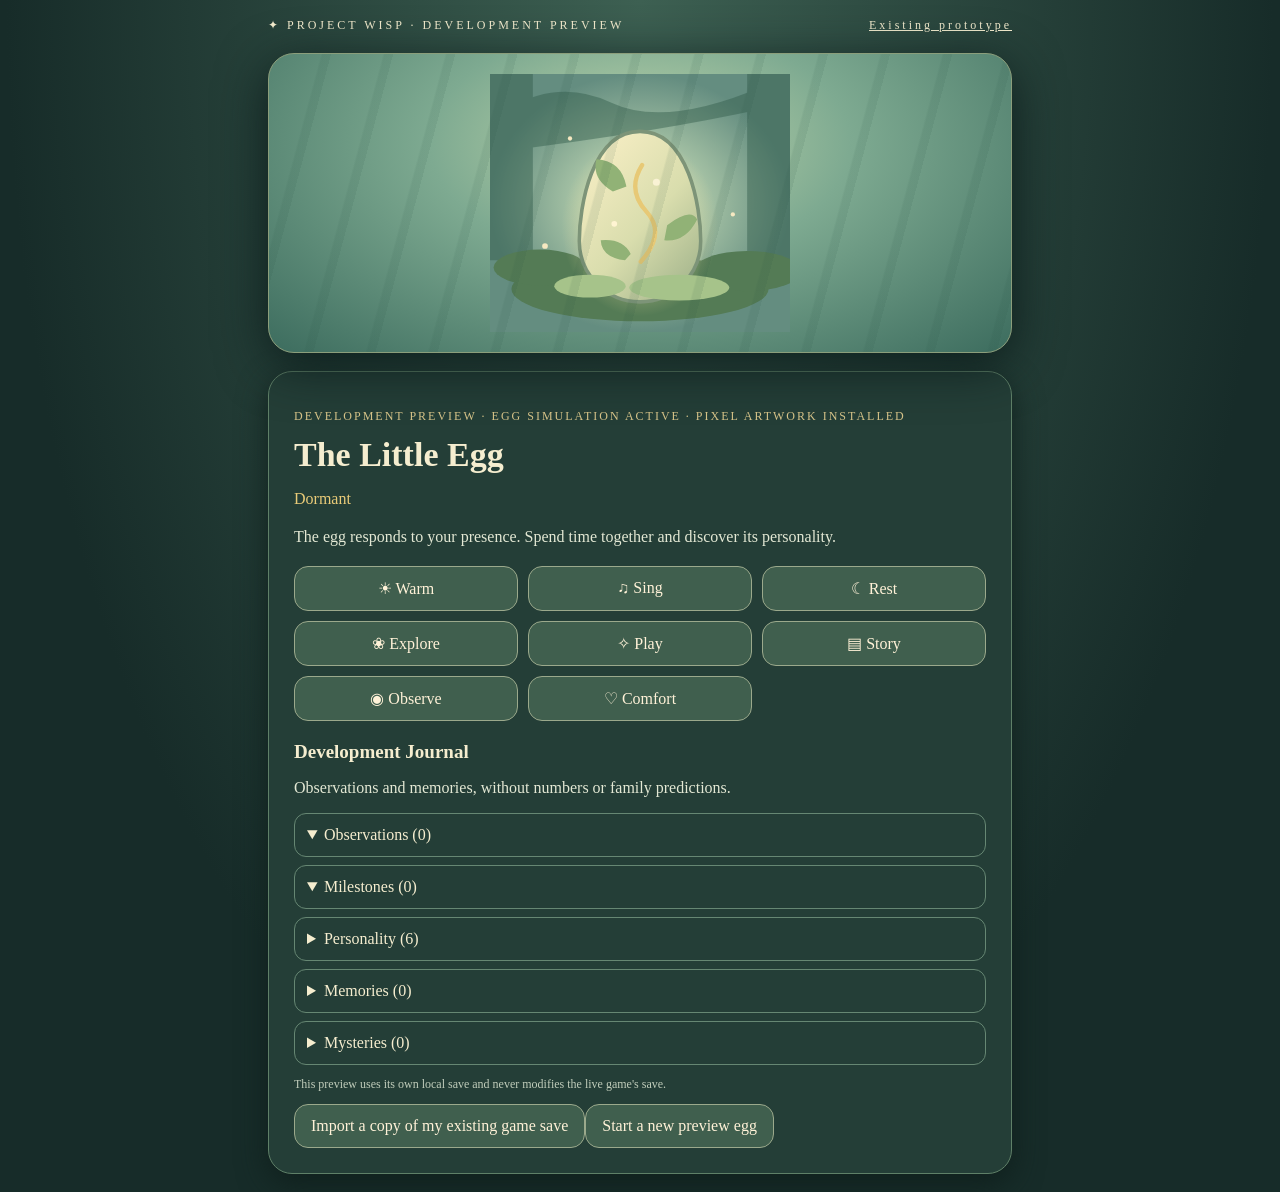
==== commit 8cca1a24: "Update preview status to reflect installed and tested pixel artwork" ====
--- a/preview/index.html
+++ b/preview/index.html
@@ -1 +1 @@
-<!doctype html><html lang="en"><head><meta charset="utf-8"><meta name="viewport" content="width=device-width,initial-scale=1"><title>Project Wisp — Egg Sanctuary Preview</title><link rel="stylesheet" href="../style.css"><style>.preview{max-width:780px;margin:auto;padding:18px}.journal{margin-top:20px}.journal details{border:1px solid #668773;border-radius:12px;padding:12px;margin:8px 0}.journal article{background:#1d3933;padding:10px;margin:8px 0;border-radius:10px}.journal article p{margin:5px 0;color:#e3e8d4}.actions{margin:16px 0}.hint{color:#e3e8d4}.egg-stage{color:#e9cb78}.scene img{width:min(80%,300px);max-height:280px}.scene{min-height:300px}button:disabled{opacity:.5;cursor:not-allowed}.scene[data-stage="awakening"]{background:radial-gradient(circle at 50% 45%,#b5d4ad,#3c6c5e)}.scene[data-stage="forming"]{background:radial-gradient(circle at 50% 45%,#d3d9a0,#467263)}.scene[data-stage="emergence"]{background:radial-gradient(circle at 50% 45%,#f2d99a,#4b7569)}.scene[data-stage="hatched"]{background:radial-gradient(circle at 50% 45%,#c8e5b7,#416c58)}.scene img{transition:filter .6s,transform .6s}.scene[data-stage="awakening"] img{filter:drop-shadow(0 0 12px #fff0b0)}.scene[data-stage="forming"] img{filter:drop-shadow(0 0 24px #e6e9a0)}.scene[data-stage="emergence"] img{filter:drop-shadow(0 0 32px #fff0a0);animation:egg-pulse 2.5s infinite}.scene[data-stage="hatching"] img{animation:egg-pulse .45s infinite}.scene[data-stage="hatched"] img{filter:drop-shadow(0 0 18px #d5efb4)}@keyframes egg-pulse{50%{transform:scale(1.055) rotate(2deg)}}.family-symbol{font-size:clamp(90px,22vw,160px);line-height:1.3}.family-symbol[hidden]{display:none}.scene[data-family="glimlet"] .family-symbol{color:#ffe69d;text-shadow:0 0 35px #ffda79}.scene[data-family="mistril"] .family-symbol{color:#d7e5ff;text-shadow:0 0 35px #a7c4ed}.scene[data-family="pebblin"] .family-symbol{color:#c6c2aa;text-shadow:0 0 25px #d7ceaa}@media(max-width:480px){.preview{padding:10px}header{gap:10px;flex-wrap:wrap;overflow-wrap:anywhere}header a{font-size:14px}.panel{padding:16px}.actions{grid-template-columns:repeat(2,minmax(0,1fr))}.actions button{min-width:0}.scene{min-height:240px}}@media(prefers-reduced-motion:reduce){.scene img{animation:none!important;transition:none!important}}</style></head><body><main class="preview"><header><span>✦ PROJECT WISP · DEVELOPMENT PREVIEW</span><a href="../index.html" style="color:#f5edcf">Existing prototype</a></header><section class="scene" aria-label="Egg sanctuary"><img id="art" src="../assets/living-egg.svg" alt="An illustrated magical egg"><img id="creature-sprite" src="../assets/mossling.svg" alt="" hidden><span id="family-symbol" class="family-symbol" hidden aria-hidden="true"></span></section><section class="panel"><p class="eyebrow">Development preview · Egg simulation active · Pixel artwork pending</p><h1 id="title">The Little Egg</h1><p id="stage" class="egg-stage"></p><p id="story" aria-live="polite">A little egg waits for you.</p><div id="actions" class="actions"><button data-care="warm">☀ Warm</button><button data-care="sing">♫ Sing</button><button data-care="rest">☾ Rest</button><button data-care="explore">❀ Explore</button><button data-care="play">✧ Play</button><button data-care="story">▤ Story</button><button data-care="observe">◉ Observe</button><button data-care="comfort">♡ Comfort</button></div><p id="hatch-notice" class="hint" role="status" aria-live="polite" hidden></p><button id="skip-hatch" hidden>Skip hatching animation</button><section class="journal" aria-label="Development Journal"><h2>Development Journal</h2><p class="hint">Observations and memories, without numbers or family predictions.</p><div id="journal"></div></section><p class="note">This preview uses its own local save and never modifies the live game's save.</p><button id="import-legacy">Import a copy of my existing game save</button><button id="reset">Start a new preview egg</button></section></main><script type="module" src="./sanctuary.mjs"></script></body></html>+<!doctype html><html lang="en"><head><meta charset="utf-8"><meta name="viewport" content="width=device-width,initial-scale=1"><title>Project Wisp — Egg Sanctuary Preview</title><link rel="stylesheet" href="../style.css"><style>.preview{max-width:780px;margin:auto;padding:18px}.journal{margin-top:20px}.journal details{border:1px solid #668773;border-radius:12px;padding:12px;margin:8px 0}.journal article{background:#1d3933;padding:10px;margin:8px 0;border-radius:10px}.journal article p{margin:5px 0;color:#e3e8d4}.actions{margin:16px 0}.hint{color:#e3e8d4}.egg-stage{color:#e9cb78}.scene img{width:min(80%,300px);max-height:280px}.scene{min-height:300px}button:disabled{opacity:.5;cursor:not-allowed}.scene[data-stage="awakening"]{background:radial-gradient(circle at 50% 45%,#b5d4ad,#3c6c5e)}.scene[data-stage="forming"]{background:radial-gradient(circle at 50% 45%,#d3d9a0,#467263)}.scene[data-stage="emergence"]{background:radial-gradient(circle at 50% 45%,#f2d99a,#4b7569)}.scene[data-stage="hatched"]{background:radial-gradient(circle at 50% 45%,#c8e5b7,#416c58)}.scene img{transition:filter .6s,transform .6s}.scene[data-stage="awakening"] img{filter:drop-shadow(0 0 12px #fff0b0)}.scene[data-stage="forming"] img{filter:drop-shadow(0 0 24px #e6e9a0)}.scene[data-stage="emergence"] img{filter:drop-shadow(0 0 32px #fff0a0);animation:egg-pulse 2.5s infinite}.scene[data-stage="hatching"] img{animation:egg-pulse .45s infinite}.scene[data-stage="hatched"] img{filter:drop-shadow(0 0 18px #d5efb4)}@keyframes egg-pulse{50%{transform:scale(1.055) rotate(2deg)}}.family-symbol{font-size:clamp(90px,22vw,160px);line-height:1.3}.family-symbol[hidden]{display:none}.scene[data-family="glimlet"] .family-symbol{color:#ffe69d;text-shadow:0 0 35px #ffda79}.scene[data-family="mistril"] .family-symbol{color:#d7e5ff;text-shadow:0 0 35px #a7c4ed}.scene[data-family="pebblin"] .family-symbol{color:#c6c2aa;text-shadow:0 0 25px #d7ceaa}@media(max-width:480px){.preview{padding:10px}header{gap:10px;flex-wrap:wrap;overflow-wrap:anywhere}header a{font-size:14px}.panel{padding:16px}.actions{grid-template-columns:repeat(2,minmax(0,1fr))}.actions button{min-width:0}.scene{min-height:240px}}@media(prefers-reduced-motion:reduce){.scene img{animation:none!important;transition:none!important}}</style></head><body><main class="preview"><header><span>✦ PROJECT WISP · DEVELOPMENT PREVIEW</span><a href="../index.html" style="color:#f5edcf">Existing prototype</a></header><section class="scene" aria-label="Egg sanctuary"><img id="art" src="../assets/living-egg.svg" alt="An illustrated magical egg"><img id="creature-sprite" src="../assets/mossling.svg" alt="" hidden><span id="family-symbol" class="family-symbol" hidden aria-hidden="true"></span></section><section class="panel"><p class="eyebrow">Development preview · Egg simulation active · Pixel artwork installed</p><h1 id="title">The Little Egg</h1><p id="stage" class="egg-stage"></p><p id="story" aria-live="polite">A little egg waits for you.</p><div id="actions" class="actions"><button data-care="warm">☀ Warm</button><button data-care="sing">♫ Sing</button><button data-care="rest">☾ Rest</button><button data-care="explore">❀ Explore</button><button data-care="play">✧ Play</button><button data-care="story">▤ Story</button><button data-care="observe">◉ Observe</button><button data-care="comfort">♡ Comfort</button></div><p id="hatch-notice" class="hint" role="status" aria-live="polite" hidden></p><button id="skip-hatch" hidden>Skip hatching animation</button><section class="journal" aria-label="Development Journal"><h2>Development Journal</h2><p class="hint">Observations and memories, without numbers or family predictions.</p><div id="journal"></div></section><p class="note">This preview uses its own local save and never modifies the live game's save.</p><button id="import-legacy">Import a copy of my existing game save</button><button id="reset">Start a new preview egg</button></section></main><script type="module" src="./sanctuary.mjs"></script></body></html>
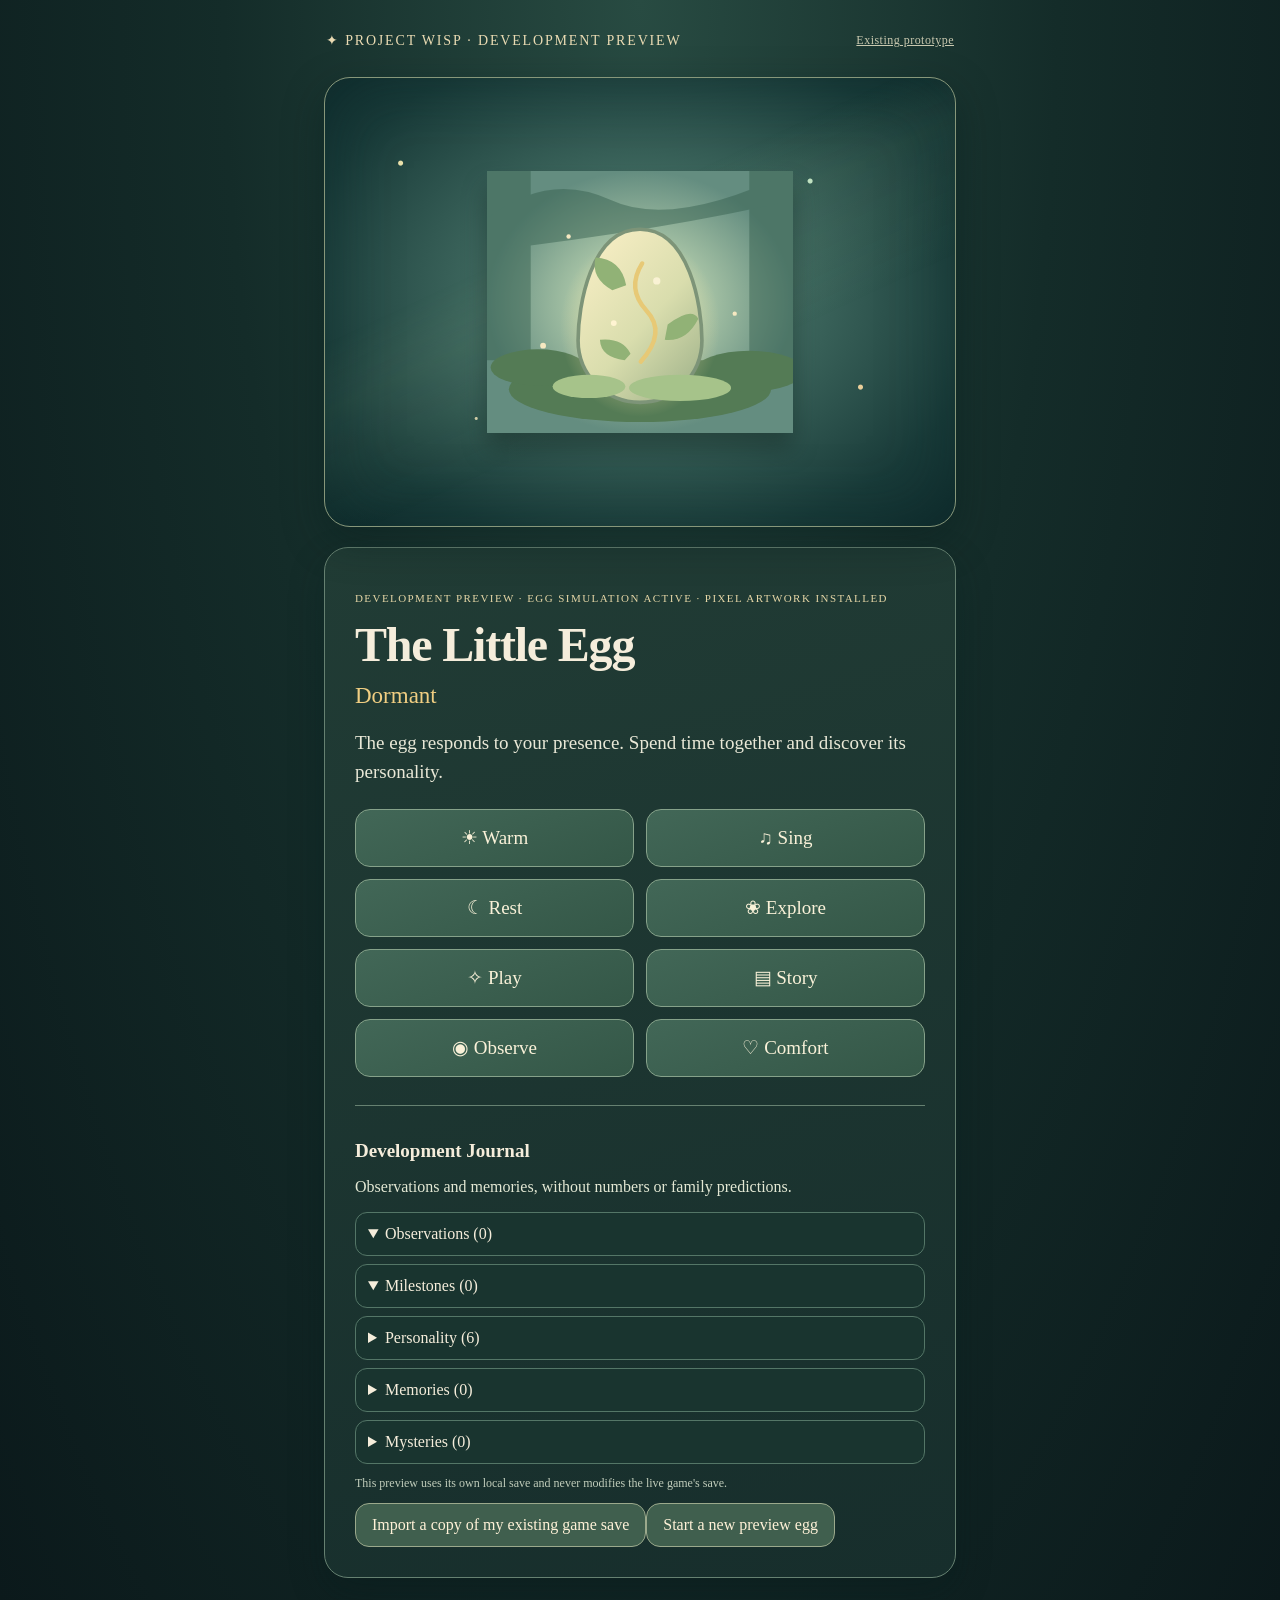
==== commit 4f9b1630: "Enable new sanctuary visual theme in mobile preview" ====
--- a/preview/index.html
+++ b/preview/index.html
@@ -1 +1 @@
-<!doctype html><html lang="en"><head><meta charset="utf-8"><meta name="viewport" content="width=device-width,initial-scale=1"><title>Project Wisp — Egg Sanctuary Preview</title><link rel="stylesheet" href="../style.css"><style>.preview{max-width:780px;margin:auto;padding:18px}.journal{margin-top:20px}.journal details{border:1px solid #668773;border-radius:12px;padding:12px;margin:8px 0}.journal article{background:#1d3933;padding:10px;margin:8px 0;border-radius:10px}.journal article p{margin:5px 0;color:#e3e8d4}.actions{margin:16px 0}.hint{color:#e3e8d4}.egg-stage{color:#e9cb78}.scene img{width:min(80%,300px);max-height:280px}.scene{min-height:300px}button:disabled{opacity:.5;cursor:not-allowed}.scene[data-stage="awakening"]{background:radial-gradient(circle at 50% 45%,#b5d4ad,#3c6c5e)}.scene[data-stage="forming"]{background:radial-gradient(circle at 50% 45%,#d3d9a0,#467263)}.scene[data-stage="emergence"]{background:radial-gradient(circle at 50% 45%,#f2d99a,#4b7569)}.scene[data-stage="hatched"]{background:radial-gradient(circle at 50% 45%,#c8e5b7,#416c58)}.scene img{transition:filter .6s,transform .6s}.scene[data-stage="awakening"] img{filter:drop-shadow(0 0 12px #fff0b0)}.scene[data-stage="forming"] img{filter:drop-shadow(0 0 24px #e6e9a0)}.scene[data-stage="emergence"] img{filter:drop-shadow(0 0 32px #fff0a0);animation:egg-pulse 2.5s infinite}.scene[data-stage="hatching"] img{animation:egg-pulse .45s infinite}.scene[data-stage="hatched"] img{filter:drop-shadow(0 0 18px #d5efb4)}@keyframes egg-pulse{50%{transform:scale(1.055) rotate(2deg)}}.family-symbol{font-size:clamp(90px,22vw,160px);line-height:1.3}.family-symbol[hidden]{display:none}.scene[data-family="glimlet"] .family-symbol{color:#ffe69d;text-shadow:0 0 35px #ffda79}.scene[data-family="mistril"] .family-symbol{color:#d7e5ff;text-shadow:0 0 35px #a7c4ed}.scene[data-family="pebblin"] .family-symbol{color:#c6c2aa;text-shadow:0 0 25px #d7ceaa}@media(max-width:480px){.preview{padding:10px}header{gap:10px;flex-wrap:wrap;overflow-wrap:anywhere}header a{font-size:14px}.panel{padding:16px}.actions{grid-template-columns:repeat(2,minmax(0,1fr))}.actions button{min-width:0}.scene{min-height:240px}}@media(prefers-reduced-motion:reduce){.scene img{animation:none!important;transition:none!important}}</style></head><body><main class="preview"><header><span>✦ PROJECT WISP · DEVELOPMENT PREVIEW</span><a href="../index.html" style="color:#f5edcf">Existing prototype</a></header><section class="scene" aria-label="Egg sanctuary"><img id="art" src="../assets/living-egg.svg" alt="An illustrated magical egg"><img id="creature-sprite" src="../assets/mossling.svg" alt="" hidden><span id="family-symbol" class="family-symbol" hidden aria-hidden="true"></span></section><section class="panel"><p class="eyebrow">Development preview · Egg simulation active · Pixel artwork installed</p><h1 id="title">The Little Egg</h1><p id="stage" class="egg-stage"></p><p id="story" aria-live="polite">A little egg waits for you.</p><div id="actions" class="actions"><button data-care="warm">☀ Warm</button><button data-care="sing">♫ Sing</button><button data-care="rest">☾ Rest</button><button data-care="explore">❀ Explore</button><button data-care="play">✧ Play</button><button data-care="story">▤ Story</button><button data-care="observe">◉ Observe</button><button data-care="comfort">♡ Comfort</button></div><p id="hatch-notice" class="hint" role="status" aria-live="polite" hidden></p><button id="skip-hatch" hidden>Skip hatching animation</button><section class="journal" aria-label="Development Journal"><h2>Development Journal</h2><p class="hint">Observations and memories, without numbers or family predictions.</p><div id="journal"></div></section><p class="note">This preview uses its own local save and never modifies the live game's save.</p><button id="import-legacy">Import a copy of my existing game save</button><button id="reset">Start a new preview egg</button></section></main><script type="module" src="./sanctuary.mjs"></script></body></html>+<!doctype html><html lang="en"><head><meta charset="utf-8"><meta name="viewport" content="width=device-width,initial-scale=1"><title>Project Wisp — Egg Sanctuary Preview</title><link rel="stylesheet" href="../style.css"><style>.preview{max-width:780px;margin:auto;padding:18px}.journal{margin-top:20px}.journal details{border:1px solid #668773;border-radius:12px;padding:12px;margin:8px 0}.journal article{background:#1d3933;padding:10px;margin:8px 0;border-radius:10px}.journal article p{margin:5px 0;color:#e3e8d4}.actions{margin:16px 0}.hint{color:#e3e8d4}.egg-stage{color:#e9cb78}.scene img{width:min(80%,300px);max-height:280px}.scene{min-height:300px}button:disabled{opacity:.5;cursor:not-allowed}.scene[data-stage="awakening"]{background:radial-gradient(circle at 50% 45%,#b5d4ad,#3c6c5e)}.scene[data-stage="forming"]{background:radial-gradient(circle at 50% 45%,#d3d9a0,#467263)}.scene[data-stage="emergence"]{background:radial-gradient(circle at 50% 45%,#f2d99a,#4b7569)}.scene[data-stage="hatched"]{background:radial-gradient(circle at 50% 45%,#c8e5b7,#416c58)}.scene img{transition:filter .6s,transform .6s}.scene[data-stage="awakening"] img{filter:drop-shadow(0 0 12px #fff0b0)}.scene[data-stage="forming"] img{filter:drop-shadow(0 0 24px #e6e9a0)}.scene[data-stage="emergence"] img{filter:drop-shadow(0 0 32px #fff0a0);animation:egg-pulse 2.5s infinite}.scene[data-stage="hatching"]{position:relative;overflow:hidden;animation:hatch-glow 3.2s ease-in forwards}.scene[data-stage="hatching"] #art{animation:hatch-reveal 3.2s ease-in forwards;transform-origin:50% 70%}.scene[data-stage="hatching"]::after{content:"";position:absolute;inset:0;pointer-events:none;background:radial-gradient(circle at center,rgba(255,251,207,.95),rgba(255,231,164,.1) 55%,transparent 75%);opacity:0;animation:hatch-flash 3.2s ease-in forwards}@keyframes hatch-reveal{0%,18%{transform:scale(1) rotate(0);filter:brightness(1)}28%{transform:scale(1.04) rotate(-5deg)}40%{transform:scale(1.04) rotate(5deg)}52%{transform:scale(1.08) rotate(-7deg)}65%{transform:scale(1.1) rotate(7deg);filter:brightness(1.2)}78%{transform:scale(1.13) rotate(-4deg);filter:brightness(1.6)}92%,100%{transform:scale(1.38);filter:brightness(3);opacity:0}}@keyframes hatch-flash{0%,58%{opacity:0}78%{opacity:.25}90%{opacity:1}100%{opacity:0}}@keyframes hatch-glow{0%{background-color:transparent}90%{background-color:#c9d9b4}100%{background-color:transparent}}.scene[data-stage="hatched"] img{filter:drop-shadow(0 0 18px #d5efb4)}@keyframes egg-pulse{50%{transform:scale(1.055) rotate(2deg)}}.family-symbol{font-size:clamp(90px,22vw,160px);line-height:1.3}.family-symbol[hidden]{display:none}.scene[data-family="glimlet"] .family-symbol{color:#ffe69d;text-shadow:0 0 35px #ffda79}.scene[data-family="mistril"] .family-symbol{color:#d7e5ff;text-shadow:0 0 35px #a7c4ed}.scene[data-family="pebblin"] .family-symbol{color:#c6c2aa;text-shadow:0 0 25px #d7ceaa}@media(max-width:480px){.preview{padding:10px}header{gap:10px;flex-wrap:wrap;overflow-wrap:anywhere}header a{font-size:14px}.panel{padding:16px}.actions{grid-template-columns:repeat(2,minmax(0,1fr))}.actions button{min-width:0}.scene{min-height:240px}}@media(prefers-reduced-motion:reduce){.scene img{animation:none!important;transition:none!important}}</style><link rel="stylesheet" href="./sanctuary-theme.css"></head><body><main class="preview"><header><span>✦ PROJECT WISP · DEVELOPMENT PREVIEW</span><a href="../index.html" style="color:#f5edcf">Existing prototype</a></header><section class="scene" aria-label="Egg sanctuary"><img id="art" src="../assets/living-egg.svg" alt="An illustrated magical egg"><img id="creature-sprite" src="../assets/mossling.svg" alt="" hidden><span id="family-symbol" class="family-symbol" hidden aria-hidden="true"></span></section><section class="panel"><p class="eyebrow">Development preview · Egg simulation active · Pixel artwork installed</p><h1 id="title">The Little Egg</h1><p id="stage" class="egg-stage"></p><p id="story" aria-live="polite">A little egg waits for you.</p><div id="actions" class="actions"><button data-care="warm">☀ Warm</button><button data-care="sing">♫ Sing</button><button data-care="rest">☾ Rest</button><button data-care="explore">❀ Explore</button><button data-care="play">✧ Play</button><button data-care="story">▤ Story</button><button data-care="observe">◉ Observe</button><button data-care="comfort">♡ Comfort</button></div><p id="hatch-notice" class="hint" role="status" aria-live="polite" hidden></p><button id="skip-hatch" hidden>Skip hatching animation</button><section class="journal" aria-label="Development Journal"><h2>Development Journal</h2><p class="hint">Observations and memories, without numbers or family predictions.</p><div id="journal"></div></section><p class="note">This preview uses its own local save and never modifies the live game's save.</p><button id="import-legacy">Import a copy of my existing game save</button><button id="reset">Start a new preview egg</button></section></main><script type="module" src="./sanctuary.mjs"></script></body></html>
--- a/preview/sanctuary-theme.css
+++ b/preview/sanctuary-theme.css
@@ -0,0 +1,28 @@
+/* Project Wisp sanctuary art direction v0.6: woodland twilight, crisp native pixel art. */
+:root{color-scheme:dark}
+body{background:radial-gradient(ellipse at 50% 0%,#284b42 0,#142c29 46%,#0b191b 100%);color:#f5eddb}
+.preview{max-width:680px!important;padding:clamp(10px,3vw,24px)!important}
+.preview>header{display:flex;align-items:center;justify-content:space-between;gap:12px;margin-bottom:18px;padding:8px 2px;color:#eadbb3;font-size:clamp(11px,2.4vw,14px);letter-spacing:.13em}
+.preview>header a{font-size:12px!important;letter-spacing:.04em;opacity:.8}
+.preview .scene{isolation:isolate;position:relative;min-height:clamp(300px,80vw,450px)!important;display:grid;place-items:center;overflow:hidden;border:1px solid #87977a;border-radius:26px;background:radial-gradient(ellipse at 50% 48%,#759783 0%,#3c655c 38%,#193b39 78%,#102c2d 100%);box-shadow:inset 0 0 75px #0a292977,0 14px 40px #051a1a66}
+.preview .scene::before{content:"";position:absolute;inset:0;pointer-events:none;z-index:-1;background:radial-gradient(circle at 12% 19%,#fff1b6 0 2px,transparent 3px),radial-gradient(circle at 77% 23%,#d4f4d0 0 2px,transparent 3px),radial-gradient(circle at 85% 69%,#ffdda4 0 2px,transparent 3px),radial-gradient(circle at 24% 76%,#f7edbf 0 1px,transparent 2px),linear-gradient(155deg,transparent 35%,#b5d9a012 45%,transparent 65%);opacity:.9}
+.preview .scene #art,.preview .scene #creature-sprite{position:relative;z-index:1;display:block;flex:none;width:clamp(210px,62vw,306px)!important;height:clamp(210px,62vw,306px)!important;max-height:none!important;object-fit:contain;image-rendering:pixelated;image-rendering:crisp-edges;filter:drop-shadow(0 16px 12px #14262277)}
+.preview .scene #creature-sprite{width:clamp(170px,50vw,252px)!important;height:clamp(170px,50vw,252px)!important;filter:drop-shadow(0 16px 12px #102b2777)}
+.preview .scene [hidden]{display:none!important}
+.preview .scene[data-stage="hatched"]{background:radial-gradient(ellipse at 50% 45%,#829e8b 0,#355e55 52%,#173938 100%)}
+.preview .scene[data-stage="hatched"] #creature-sprite{animation:creature-float 3.6s ease-in-out infinite}
+@keyframes creature-float{0%,100%{transform:translateY(3px)}50%{transform:translateY(-7px)}}
+.preview .scene[data-stage="hatching"] #art{animation:hatch-reveal 3.2s ease-in forwards}
+.preview .panel{background:linear-gradient(165deg,#213c35,#172e2c);border:1px solid #668171;border-radius:24px;padding:clamp(18px,4vw,30px);box-shadow:0 14px 35px #061b1b55;margin-top:20px}
+.preview .panel h1{font-size:clamp(32px,7.8vw,48px);line-height:1.08;letter-spacing:-.025em;margin:12px 0}
+.preview .panel .eyebrow{font-size:11px;letter-spacing:.13em;line-height:1.65;color:#e5d6a6;text-transform:uppercase}
+.preview .panel .egg-stage{font-size:clamp(18px,4.6vw,23px);margin:12px 0;color:#f0ce82}
+.preview .panel #story{font-size:clamp(16px,3.7vw,19px);line-height:1.55;color:#e9e8d7}
+.preview .actions{display:grid;grid-template-columns:repeat(2,minmax(0,1fr));gap:12px;margin:22px 0}
+.preview .actions button{min-height:58px;border-radius:15px;background:linear-gradient(160deg,#426757,#345747);border:1px solid #86a28a;color:#f9f1d8;font-size:clamp(15px,3.8vw,19px);transition:background .15s,transform .15s}
+.preview .actions button:active:not(:disabled){transform:scale(.97);background:#63856b}
+.preview .actions button:focus-visible{outline:3px solid #f5d58b;outline-offset:3px}
+.preview .journal{margin-top:28px;border-top:1px solid #668171;padding-top:18px}
+.preview .journal details{background:#19342f;border-color:#547667}
+@media(max-width:390px){.preview .scene{min-height:310px!important}.preview .scene #art{width:245px!important;height:245px!important}.preview .scene #creature-sprite{width:205px!important;height:205px!important}.preview .actions{gap:9px}.preview .actions button{min-height:54px}}
+@media(prefers-reduced-motion:reduce){.preview .scene #art,.preview .scene #creature-sprite,.preview .actions button{animation:none!important;transition:none!important}}
